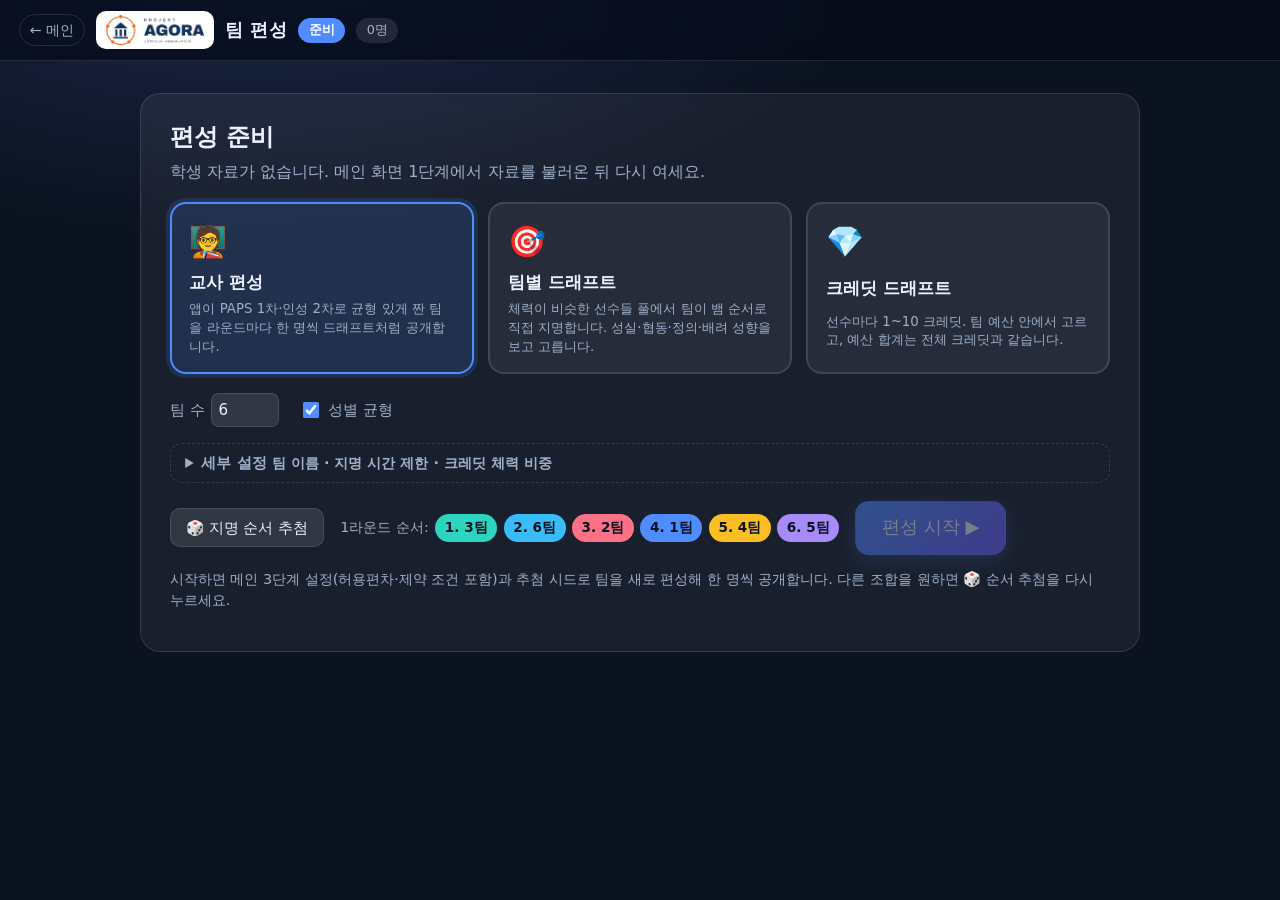
==== draft.html @ a7dab111 "검토 의견 반영: 체력 서열 비노출, 공정성 공식, 기본 허용편차, 대체 인원 표시 - 게시용 엑셀(팀 명단·팀별 명단)과 결과 팀 카드는 번호순, 교사 편성 공개 순서는   팀 " ====
<!DOCTYPE html>
<html lang="ko">
<head>
  <meta charset="UTF-8">
  <meta name="viewport" content="width=device-width, initial-scale=1.0">
  <meta name="theme-color" content="#0f172a">
  <title>팀 편성 — PAPS + 인성 AI 팀빌딩</title>
  <link rel="icon" type="image/png" href="assets/favicon-64.png">
  <link rel="stylesheet" href="css/draft.css?v=7">
</head>
<body class="draft">
  <header class="dbar">
    <div class="dbar-left">
      <a href="index.html" class="back" title="메인 화면으로">← 메인</a>
      <span class="logo-chip" title="프로젝트 아고라 · AI융합교육 교사연구회"><img src="assets/logo-full.png" alt="프로젝트 아고라"></span>
      <h1>팀 편성</h1>
      <span id="d-mode" class="pill"></span>
      <span id="d-class" class="pill soft"></span>
    </div>
    <div class="dbar-right" id="d-controls" hidden>
      <label class="switch" id="d-reveal-wrap" title="익명 드래프트 중 이름을 보여 줍니다 (교사용)" hidden><input type="checkbox" id="d-reveal"><span>이름 공개</span></label>
      <label class="switch" title="개인 점수(PAPS 총점·덕목 수치)를 화면에 표시합니다. 학생과 함께 볼 때는 끄는 것을 권장합니다."><input type="checkbox" id="d-detail"><span>상세 점수</span></label>
      <button id="d-auto" class="btn" type="button" title="현재 팀을 위해 균형에 맞는 선수를 자동으로 고릅니다">자동 지명</button>
      <button id="d-undo" class="btn ghost" type="button">되돌리기</button>
      <button id="d-restart" class="btn ghost danger" type="button">처음부터</button>
      <button id="d-finish" class="btn primary" type="button">완료 · 저장</button>
    </div>
  </header>

  <main id="d-main">
    <!-- 준비 화면 -->
    <section id="d-setup" class="setup">
      <div class="setup-card">
        <h2>편성 준비</h2>
        <p class="lead" id="d-setup-info"></p>
        <div class="mode-grid" id="d-mode-grid">
          <button class="mode-card" data-mode="auto" type="button">
            <span class="mode-icon">🧑‍🏫</span>
            <b>교사 편성</b>
            <small>앱이 PAPS 1차·인성 2차로 균형 있게 짠 팀을 라운드마다 한 명씩 드래프트처럼 공개합니다.</small>
          </button>
          <button class="mode-card" data-mode="pick" type="button">
            <span class="mode-icon">🎯</span>
            <b>팀별 드래프트</b>
            <small>체력이 비슷한 선수들 풀에서 팀이 뱀 순서로 직접 지명합니다. 성실·협동·정의·배려 성향을 보고 고릅니다.</small>
          </button>
          <button class="mode-card" data-mode="credit" type="button">
            <span class="mode-icon">💎</span>
            <b>크레딧 드래프트</b>
            <small>선수마다 1~10 크레딧. 팀 예산 안에서 고르고, 예산 합계는 전체 크레딧과 같습니다.</small>
          </button>
        </div>
        <div class="setup-row">
          <label>팀 수 <input type="number" id="d-teamCount" min="2" max="12" step="1"></label>
          <label class="check"><input type="checkbox" id="d-gender"> 성별 균형</label>
          <label class="check" id="d-anon-wrap" title="드래프트 중에는 이름·번호 대신 무작위 코드(선수 07)로 보이고, 완료 후 이름을 공개합니다"><input type="checkbox" id="d-anon"> 익명 드래프트</label>
        </div>
        <details class="adv-details" id="d-adv">
          <summary>세부 설정 <span class="hint">팀 이름 · 지명 시간 제한 · 크레딧 체력 비중</span></summary>
          <div class="setup-row">
            <label id="d-weight-wrap">크레딧 체력 비중 <input type="range" id="d-weight" min="0" max="1" step="0.1"> <b id="d-weight-val"></b></label>
            <label class="check"><input type="checkbox" id="d-timer"> 지명 시간 제한 <input type="number" id="d-timer-sec" min="10" max="180" step="5" value="30" style="width:4.5em"> 초</label>
          </div>
          <div class="names" id="d-names"></div>
        </details>
        <div class="setup-actions">
          <button id="d-lottery" class="btn" type="button">🎲 지명 순서 추첨</button>
          <div id="d-order" class="order"></div>
          <button id="d-start" class="btn primary big" type="button">편성 시작 ▶</button>
        </div>
        <p class="hint" id="d-setup-warn"></p>
      </div>
    </section>

    <!-- 진행 화면 -->
    <section id="d-stage" class="stage" hidden>
      <div class="stage-head">
        <div class="round" id="d-round"></div>
        <div class="now" id="d-now"></div>
        <div class="timer" id="d-timer-view" hidden><span id="d-timer-num"></span></div>
        <div class="progress"><i id="d-progress-bar"></i></div>
      </div>
      <div class="pool" id="d-pool"></div>
    </section>

    <section id="d-boards" class="boards" hidden></section>
  </main>

  <div id="d-toast" class="toast" hidden></div>
  <div id="d-confetti" class="confetti" hidden></div>

  <script src="js/questions.js?v=4"></script>
  <script src="js/paps_table.js?v=4"></script>
  <script src="js/scoring.js?v=4"></script>
  <script src="js/algorithm.js?v=5"></script>
  <script src="js/state.js?v=6"></script>
  <script src="js/draft_logic.js?v=5"></script>
  <script src="js/draft_ui.js?v=8"></script>
</body>
</html>
---- css/draft.css ----
/* ===== 팀 드래프트 화면 (발표용) ===== */
:root {
  --bg: #0b1220; --bg2: #111c33; --panel: rgba(255, 255, 255, .06); --panel2: rgba(255, 255, 255, .1);
  --ink: #eef2ff; --muted: #9fb0cc; --line: rgba(255, 255, 255, .12);
  --accent: #4f8cff; --accent2: #22d3ee; --gold: #fbbf24; --danger: #f87171; --ok: #34d399;
  --t1: #4f8cff; --t2: #fb7185; --t3: #2dd4bf; --t4: #fbbf24; --t5: #a78bfa; --t6: #38bdf8; --t7: #fb923c; --t8: #4ade80; --t9: #f472b6; --t10: #94a3b8; --t11: #2dd4bf; --t12: #c084fc;
}
* { box-sizing: border-box; }
html, body { height: 100%; }
body.draft {
  margin: 0; color: var(--ink); background: radial-gradient(1200px 600px at 20% -10%, #1e2a4d 0%, var(--bg) 55%), var(--bg);
  font-family: "Pretendard", "Noto Sans KR", "Apple SD Gothic Neo", "Malgun Gothic", system-ui, sans-serif; font-size: 16px; line-height: 1.45;
  overflow-x: hidden;
}
h1, h2, h3 { margin: 0; }
button, input { font: inherit; }
[hidden] { display: none !important; }
.hint { color: var(--muted); font-size: .9rem; }

/* ---- 상단바 ---- */
.dbar { display: flex; align-items: center; justify-content: space-between; gap: 1rem; padding: .7rem 1.2rem; background: rgba(5, 10, 25, .7); backdrop-filter: blur(10px); border-bottom: 1px solid var(--line); position: sticky; top: 0; z-index: 30; flex-wrap: wrap; }
.dbar-left { display: flex; align-items: center; gap: .7rem; flex-wrap: wrap; }
.dbar h1 { font-size: 1.15rem; letter-spacing: .02em; }
.logo-chip { display: inline-flex; align-items: center; background: #fff; border-radius: 10px; padding: .25rem .6rem; }
.logo-chip img { height: 30px; width: auto; display: block; }
.back { color: var(--muted); text-decoration: none; font-size: .9rem; padding: .3rem .6rem; border: 1px solid var(--line); border-radius: 999px; }
.back:hover { color: var(--ink); border-color: var(--muted); }
.pill { font-size: .8rem; padding: .2rem .65rem; border-radius: 999px; background: var(--accent); color: #fff; font-weight: 600; }
.pill.soft { background: var(--panel2); color: var(--muted); font-weight: 500; }
.dbar-right { display: flex; align-items: center; gap: .45rem; flex-wrap: wrap; }
.switch { display: inline-flex; align-items: center; gap: .4rem; font-size: .88rem; color: var(--muted); padding: .3rem .6rem; border: 1px solid var(--line); border-radius: 999px; cursor: pointer; }
.switch input { accent-color: var(--accent); }

.btn { cursor: pointer; border: 1px solid var(--line); background: var(--panel2); color: var(--ink); padding: .5rem .95rem; border-radius: 10px; font-size: .92rem; transition: transform .1s, background .15s, box-shadow .15s; }
.btn:hover { background: rgba(255, 255, 255, .16); transform: translateY(-1px); }
.btn:active { transform: translateY(0); }
.btn.primary { background: linear-gradient(135deg, var(--accent), #6d5dfc); border-color: transparent; box-shadow: 0 6px 18px rgba(79, 140, 255, .35); }
.btn.primary:hover { box-shadow: 0 8px 24px rgba(79, 140, 255, .5); }
.btn.ghost { background: transparent; }
.btn.danger { color: var(--danger); }
.btn.big { font-size: 1.15rem; padding: .8rem 1.6rem; border-radius: 14px; }
.btn:disabled { opacity: .45; cursor: not-allowed; transform: none; }

/* ---- 준비 화면 ---- */
.setup { display: flex; justify-content: center; padding: 2rem 1rem 4rem; }
.setup-card { width: min(1000px, 100%); background: var(--panel); border: 1px solid var(--line); border-radius: 20px; padding: 1.6rem 1.8rem; backdrop-filter: blur(6px); animation: rise .5s ease-out; }
.setup-card h2 { font-size: 1.5rem; margin-bottom: .3rem; }
.lead { color: var(--muted); margin: 0 0 1.2rem; }
.mode-grid { display: grid; grid-template-columns: repeat(auto-fit, minmax(240px, 1fr)); gap: .9rem; margin-bottom: 1.2rem; }
.mode-card { text-align: left; background: var(--panel); border: 2px solid var(--line); border-radius: 16px; padding: 1rem 1.1rem; color: var(--ink); cursor: pointer; display: grid; gap: .35rem; transition: border-color .15s, transform .15s, background .15s; }
.mode-card:hover { transform: translateY(-2px); background: var(--panel2); }
.mode-card.selected { border-color: var(--accent); background: rgba(79, 140, 255, .15); box-shadow: 0 0 0 4px rgba(79, 140, 255, .15); }
.mode-card .mode-icon { font-size: 1.9rem; }
.mode-card b { font-size: 1.08rem; }
.mode-card small { color: var(--muted); line-height: 1.4; }
.setup-row { display: flex; gap: 1.2rem; flex-wrap: wrap; align-items: center; margin-bottom: 1rem; color: var(--muted); font-size: .95rem; }
.setup-row label { display: inline-flex; align-items: center; gap: .4rem; }
.setup-row input[type=number] { width: 4.5em; padding: .3rem .4rem; border-radius: 8px; border: 1px solid var(--line); background: var(--panel2); color: var(--ink); }
.setup-row input[type=range] { accent-color: var(--accent); width: 120px; }
.setup-row input[type=checkbox] { accent-color: var(--accent); width: 1.05em; height: 1.05em; }
.adv-details { margin: 0 0 1.1rem; border: 1px dashed var(--line); border-radius: 12px; padding: .5rem .9rem; }
.adv-details summary { cursor: pointer; color: var(--muted); font-size: .95rem; font-weight: 600; }
.adv-details[open] summary { margin-bottom: .6rem; }
.names { display: grid; grid-template-columns: repeat(auto-fill, minmax(150px, 1fr)); gap: .5rem; margin-bottom: .4rem; }
.names label { display: flex; align-items: center; gap: .4rem; font-size: .85rem; color: var(--muted); }
.names i { width: .9em; height: .9em; border-radius: 50%; display: inline-block; flex: none; }
.names input { flex: 1; min-width: 0; padding: .35rem .5rem; border-radius: 8px; border: 1px solid var(--line); background: var(--panel2); color: var(--ink); }
.setup-actions { display: flex; align-items: center; gap: 1rem; flex-wrap: wrap; }
.order { display: flex; gap: .4rem; flex-wrap: wrap; min-height: 2rem; align-items: center; }
.order .chip { padding: .25rem .6rem; border-radius: 999px; font-weight: 700; color: #0b1220; font-size: .85rem; animation: popIn .35s ease-out backwards; }

/* ---- 진행 화면 ---- */
.stage { padding: 1rem 1.2rem .5rem; }
.stage-head { display: grid; grid-template-columns: auto 1fr auto; align-items: center; gap: 1rem; margin-bottom: .8rem; }
.round { font-size: .95rem; color: var(--muted); letter-spacing: .05em; text-transform: uppercase; }
.now { font-size: clamp(1.3rem, 2.6vw, 2.1rem); font-weight: 800; display: flex; align-items: center; gap: .6rem; }
.now .team-dot { width: 1em; height: 1em; border-radius: 50%; box-shadow: 0 0 0 6px rgba(255, 255, 255, .08); animation: pulse 1.4s infinite; }
.now .sub { font-size: .95rem; color: var(--muted); font-weight: 500; }
.timer { font-variant-numeric: tabular-nums; font-size: 1.6rem; font-weight: 800; padding: .2rem .8rem; border-radius: 12px; background: var(--panel2); }
.timer.warn { color: var(--danger); animation: pulse 1s infinite; }
.progress { grid-column: 1 / -1; height: 6px; border-radius: 999px; background: var(--panel2); overflow: hidden; }
.progress i { display: block; height: 100%; width: 0; background: linear-gradient(90deg, var(--accent), var(--accent2)); transition: width .4s ease; }

.pool { display: grid; grid-template-columns: repeat(auto-fill, minmax(190px, 1fr)); gap: .8rem; min-height: 120px; }
.pool .empty { grid-column: 1 / -1; color: var(--muted); text-align: center; padding: 1.5rem; }
.pool .reveal { grid-column: 1 / -1; display: flex; flex-direction: column; align-items: center; gap: .8rem; padding: 1rem; }
.reveal .next-card { min-width: 280px; }

.chips { grid-column: 1 / -1; display: flex; gap: .4rem; align-items: center; flex-wrap: wrap; margin-bottom: .2rem; }
.chip-btn { cursor: pointer; border: 1px solid var(--line); background: var(--panel2); color: var(--ink); padding: .35rem .8rem; border-radius: 999px; font-size: .9rem; font-weight: 700; transition: background .15s, transform .1s; }
.chip-btn:hover { background: rgba(255, 255, 255, .18); transform: translateY(-1px); }
.chip-btn.on { background: var(--gold); color: #0b1220; border-color: transparent; }
.chip-btn.none { opacity: .4; }
.card.dim { opacity: .3; filter: grayscale(.7); }
.card.dim:hover { opacity: .7; }

/* 선수 카드 */
.card {
  position: relative; background: linear-gradient(160deg, rgba(255, 255, 255, .12), rgba(255, 255, 255, .05)); border: 1px solid var(--line);
  border-radius: 16px; padding: .85rem .9rem .75rem; cursor: pointer; transition: transform .15s, box-shadow .15s, border-color .15s; animation: dealIn .4s ease-out backwards;
}
.card:hover { transform: translateY(-3px) scale(1.02); border-color: rgba(255, 255, 255, .35); box-shadow: 0 10px 30px rgba(0, 0, 0, .35); }
.card.disabled { opacity: .4; cursor: not-allowed; filter: grayscale(.6); }
.card.disabled:hover { transform: none; }
.card .top { display: flex; align-items: center; gap: .6rem; }
.avatar { width: 3rem; height: 3rem; display: grid; place-items: center; flex: none; }
.jersey { width: 100%; height: 100%; display: block; filter: drop-shadow(0 3px 6px rgba(0, 0, 0, .35)); }
.card:hover .jersey { transform: rotate(-4deg) scale(1.06); transition: transform .15s; }
.card .who { min-width: 0; }
.card .nm { font-weight: 800; font-size: 1.08rem; white-space: nowrap; overflow: hidden; text-overflow: ellipsis; }
.card .meta { font-size: .78rem; color: var(--muted); display: flex; gap: .4rem; align-items: center; flex-wrap: wrap; }
.card .g { padding: 0 .4rem; border-radius: 999px; font-size: .7rem; background: var(--panel2); }
.card .g.m { background: rgba(79, 140, 255, .25); color: #bcd3ff; }
.card .g.f { background: rgba(251, 113, 133, .25); color: #ffc1cc; }
.card .type { margin-top: .55rem; display: inline-flex; align-items: center; gap: .3rem; font-weight: 700; font-size: .9rem; padding: .15rem .55rem; border-radius: 999px; background: rgba(255, 255, 255, .1); }
.card .stars { color: var(--gold); letter-spacing: .05em; font-size: .9rem; }
.card .stars .off { color: rgba(255, 255, 255, .18); }
.vbars { display: grid; grid-template-columns: repeat(4, 1fr); gap: .35rem; margin-top: .6rem; }
.vbar { font-size: .68rem; color: var(--muted); text-align: center; }
.vbar i { display: block; height: 42px; border-radius: 6px; background: var(--panel2); position: relative; overflow: hidden; margin-bottom: .15rem; }
.vbar i b { position: absolute; left: 0; right: 0; bottom: 0; background: linear-gradient(180deg, var(--accent2), var(--accent)); border-radius: 6px; }
.vbar.best i b { background: linear-gradient(180deg, #fde68a, var(--gold)); }
.vbar.best { color: var(--gold); font-weight: 700; }
.card .cost { position: absolute; top: .6rem; right: .7rem; font-weight: 900; font-size: 1.05rem; color: var(--gold); display: flex; align-items: center; gap: .15rem; }
.card .cost small { font-size: .7rem; color: var(--muted); font-weight: 600; }
.card .num { margin-top: .4rem; font-size: .8rem; color: var(--muted); font-variant-numeric: tabular-nums; }
.card.forced { border-color: var(--danger); }
.card .why { position: absolute; left: .7rem; bottom: .5rem; font-size: .7rem; color: var(--danger); }

/* ---- 팀 보드 ---- */
.boards { display: grid; grid-template-columns: repeat(auto-fit, minmax(170px, 1fr)); gap: .7rem; padding: .5rem 1.2rem 2.5rem; }
.board { background: var(--panel); border: 1px solid var(--line); border-radius: 16px; overflow: hidden; display: flex; flex-direction: column; min-height: 180px; transition: box-shadow .25s, transform .25s; }
.board.active { box-shadow: 0 0 0 3px var(--team), 0 12px 36px rgba(0, 0, 0, .35); transform: translateY(-4px); }
.board-head { padding: .55rem .7rem; background: var(--team); color: #0b1220; display: flex; justify-content: space-between; align-items: center; gap: .4rem; }
.board-head b { font-size: 1rem; white-space: nowrap; overflow: hidden; text-overflow: ellipsis; }
.board-head .cnt { font-size: .78rem; font-weight: 700; opacity: .85; white-space: nowrap; }
.board.active .board-head b::after { content: ' ●'; animation: pulse 1.2s infinite; }
.budget { padding: .35rem .7rem .2rem; font-size: .78rem; color: var(--muted); }
.budget .bar { height: 6px; border-radius: 999px; background: var(--panel2); overflow: hidden; margin-top: .25rem; }
.budget .bar i { display: block; height: 100%; background: var(--gold); transition: width .4s ease; }
.members { list-style: none; margin: 0; padding: .45rem .55rem .6rem; display: flex; flex-direction: column; gap: .3rem; flex: 1; }
.member { display: flex; align-items: center; gap: .45rem; padding: .35rem .5rem; border-radius: 10px; background: rgba(255, 255, 255, .07); animation: popIn .45s cubic-bezier(.2, .9, .3, 1.3) backwards; font-size: .9rem; }
.member .mini { width: 1.75rem; height: 1.75rem; display: grid; place-items: center; flex: none; }
.member .mini .jersey { filter: drop-shadow(0 1px 2px rgba(0, 0, 0, .4)); }
.member .nm { font-weight: 700; white-space: nowrap; overflow: hidden; text-overflow: ellipsis; }
.member .tg { margin-left: auto; font-size: .78rem; color: var(--muted); white-space: nowrap; }
.member.slot { background: transparent; border: 1px dashed var(--line); color: rgba(255, 255, 255, .25); justify-content: center; font-size: .8rem; animation: none; }
.member.pinned { background: rgba(251, 191, 36, .12); border: 1px solid rgba(251, 191, 36, .35); }
.member .pin { font-size: .8rem; }
.member.new { animation: popIn .6s cubic-bezier(.2, .9, .3, 1.3); }
.board-foot { padding: .3rem .7rem .55rem; font-size: .75rem; color: var(--muted); display: flex; gap: .5rem; flex-wrap: wrap; }

/* 날아가는 카드 */
.fly { position: fixed; z-index: 50; pointer-events: none; border-radius: 16px; background: linear-gradient(160deg, #2a3a63, #1a2748); border: 1px solid rgba(255, 255, 255, .35); color: var(--ink); display: grid; place-items: center; font-weight: 800; box-shadow: 0 16px 40px rgba(0, 0, 0, .5); transition: transform .65s cubic-bezier(.2, .8, .2, 1), opacity .65s, width .65s, height .65s; }

/* ---- 완료 ---- */
.done-banner { grid-column: 1 / -1; text-align: center; padding: 1.5rem 1rem; background: linear-gradient(135deg, rgba(52, 211, 153, .18), rgba(79, 140, 255, .18)); border: 1px solid rgba(52, 211, 153, .4); border-radius: 16px; animation: rise .5s ease-out; }
.done-banner h2 { font-size: 1.6rem; margin-bottom: .4rem; }
.done-banner .stats { color: var(--muted); display: flex; gap: 1rem; justify-content: center; flex-wrap: wrap; font-size: .95rem; }
.done-banner .actions { margin-top: .8rem; display: flex; gap: .6rem; justify-content: center; flex-wrap: wrap; }

.toast { position: fixed; left: 50%; bottom: 1.4rem; transform: translateX(-50%); background: #fff; color: #0b1220; padding: .6rem 1.1rem; border-radius: 12px; font-weight: 600; z-index: 60; box-shadow: 0 10px 30px rgba(0, 0, 0, .4); max-width: 90vw; }
.toast.error { background: var(--danger); color: #fff; }

.confetti { position: fixed; inset: 0; pointer-events: none; z-index: 55; overflow: hidden; }
.confetti i { position: absolute; top: -10px; width: 10px; height: 16px; border-radius: 2px; animation: fall linear forwards; }

/* 익명 → 이름 공개 */
.member.unmask, .card.unmask .nm { animation: flipIn .7s cubic-bezier(.2, .8, .2, 1) both; }
.anon-badge { font-size: .72rem; padding: .1rem .45rem; border-radius: 999px; background: rgba(251, 191, 36, .18); color: var(--gold); font-weight: 700; margin-left: .3rem; }
@keyframes flipIn { from { opacity: 0; transform: rotateX(90deg); } 60% { transform: rotateX(-12deg); } to { opacity: 1; transform: none; } }

@keyframes dealIn { from { opacity: 0; transform: translateY(18px) scale(.96); } to { opacity: 1; transform: none; } }
@keyframes popIn { from { opacity: 0; transform: scale(.6); } to { opacity: 1; transform: scale(1); } }
@keyframes rise { from { opacity: 0; transform: translateY(14px); } to { opacity: 1; transform: none; } }
@keyframes pulse { 0%, 100% { opacity: 1; } 50% { opacity: .35; } }
@keyframes fall { to { transform: translateY(110vh) rotate(720deg); opacity: .2; } }

@media (max-width: 760px) {
  .logo-chip img { height: 22px; }
  .stage-head { grid-template-columns: 1fr; gap: .4rem; }
  .boards { grid-template-columns: repeat(2, 1fr); padding: .5rem .8rem 2rem; }
  .pool { grid-template-columns: repeat(auto-fill, minmax(150px, 1fr)); }
}
@media (min-width: 1400px) {
  .pool { grid-template-columns: repeat(auto-fill, minmax(210px, 1fr)); }
}
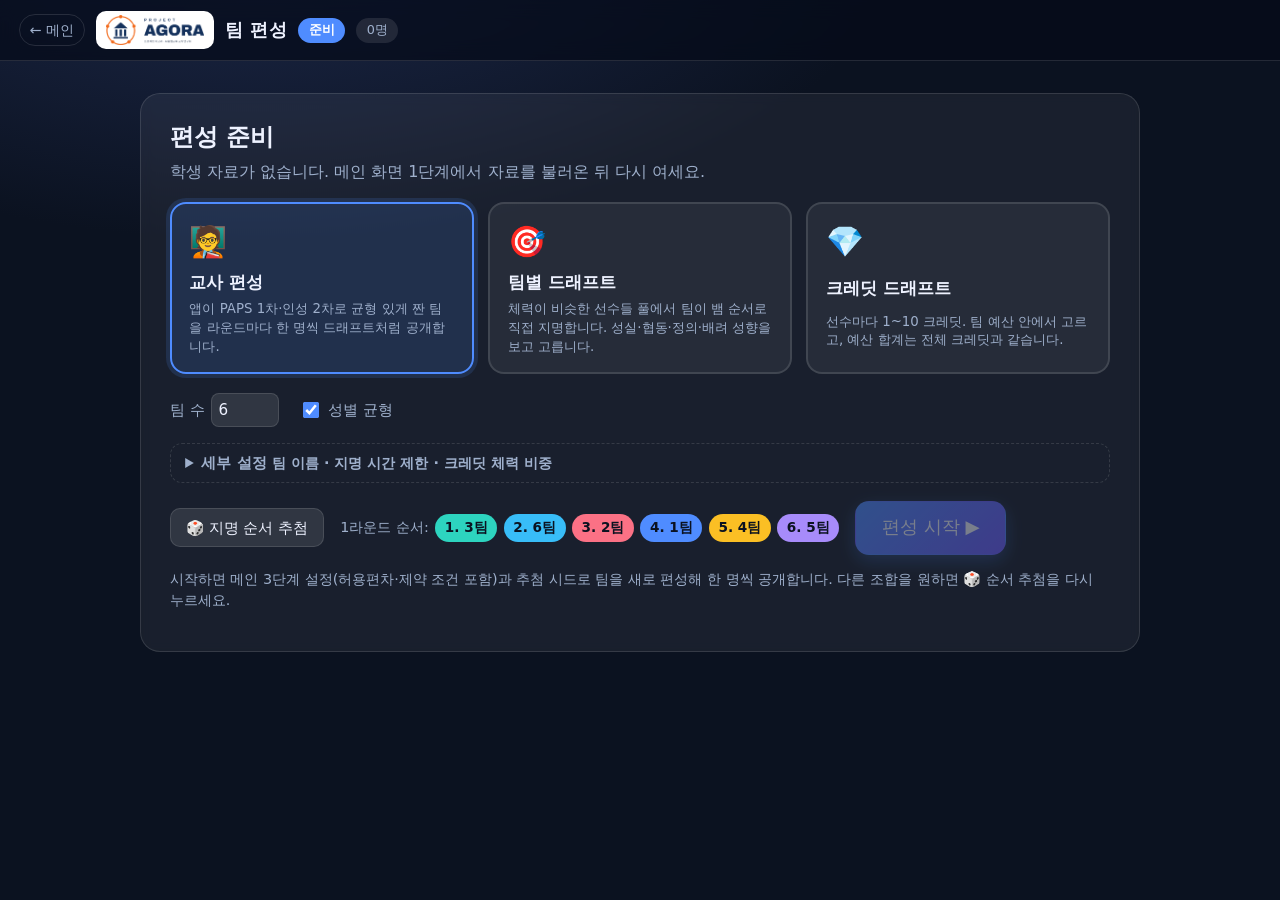
==== commit a2d15126: "사용 피드백 반영: 편성 화면 결과 번호순, 창 중복 해결, 누락 경고, 고정 학생 표시 - 편성 화면: 완료 후 팀 보드를 번호순으로 정렬 (진행 중에는 지명 순서 유지) - 결" ====
--- a/draft.html
+++ b/draft.html
@@ -6,7 +6,7 @@
   <meta name="theme-color" content="#0f172a">
   <title>팀 편성 — PAPS + 인성 AI 팀빌딩</title>
   <link rel="icon" type="image/png" href="assets/favicon-64.png">
-  <link rel="stylesheet" href="css/draft.css?v=7">
+  <link rel="stylesheet" href="css/draft.css?v=8">
 </head>
 <body class="draft">
   <header class="dbar">
@@ -33,6 +33,7 @@
       <div class="setup-card">
         <h2>편성 준비</h2>
         <p class="lead" id="d-setup-info"></p>
+        <p class="missing-warn" id="d-missing-warn" hidden></p>
         <div class="mode-grid" id="d-mode-grid">
           <button class="mode-card" data-mode="auto" type="button">
             <span class="mode-icon">🧑‍🏫</span>
@@ -95,6 +96,6 @@
   <script src="js/algorithm.js?v=5"></script>
   <script src="js/state.js?v=6"></script>
   <script src="js/draft_logic.js?v=5"></script>
-  <script src="js/draft_ui.js?v=8"></script>
+  <script src="js/draft_ui.js?v=9"></script>
 </body>
 </html>
--- a/css/draft.css
+++ b/css/draft.css
@@ -46,6 +46,7 @@
 .setup-card { width: min(1000px, 100%); background: var(--panel); border: 1px solid var(--line); border-radius: 20px; padding: 1.6rem 1.8rem; backdrop-filter: blur(6px); animation: rise .5s ease-out; }
 .setup-card h2 { font-size: 1.5rem; margin-bottom: .3rem; }
 .lead { color: var(--muted); margin: 0 0 1.2rem; }
+.missing-warn { margin: -.6rem 0 1.1rem; padding: .55rem .8rem; border-radius: 10px; background: rgba(251, 191, 36, .14); border: 1px solid rgba(251, 191, 36, .45); color: #fde68a; font-size: .92rem; }
 .mode-grid { display: grid; grid-template-columns: repeat(auto-fit, minmax(240px, 1fr)); gap: .9rem; margin-bottom: 1.2rem; }
 .mode-card { text-align: left; background: var(--panel); border: 2px solid var(--line); border-radius: 16px; padding: 1rem 1.1rem; color: var(--ink); cursor: pointer; display: grid; gap: .35rem; transition: border-color .15s, transform .15s, background .15s; }
 .mode-card:hover { transform: translateY(-2px); background: var(--panel2); }
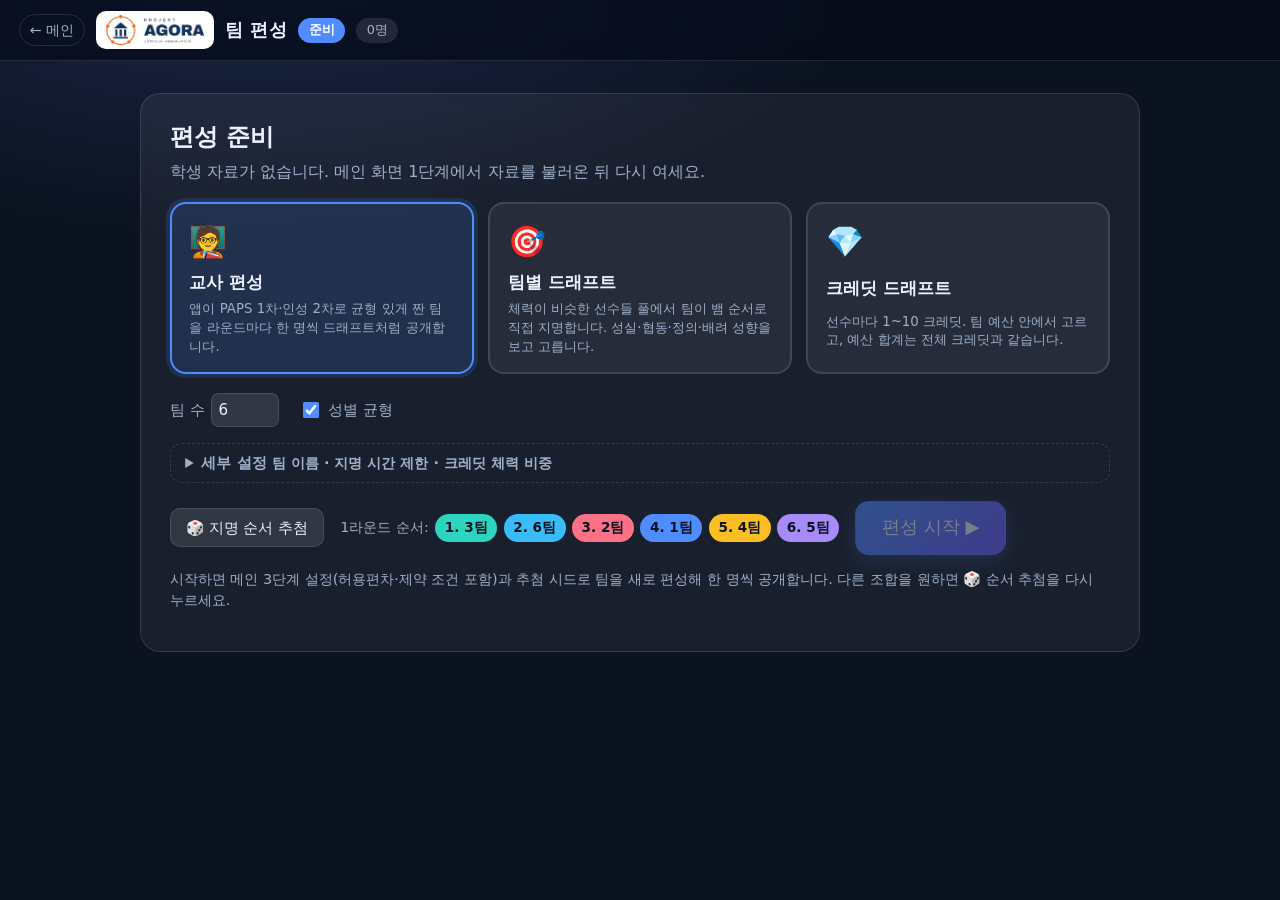
==== commit 7a9c5e97: "제작자 피드백 반영: 여러 반 자료 분리·학급 전환, 업로드 검증, 결석·역할 제외, 편성 검사·자동 배치·복원·메모 - 330명 → 33명 현상 원인: 학생을 번호만으로 합쳐 여" ====
--- a/draft.html
+++ b/draft.html
@@ -94,8 +94,8 @@
   <script src="js/paps_table.js?v=4"></script>
   <script src="js/scoring.js?v=4"></script>
   <script src="js/algorithm.js?v=5"></script>
-  <script src="js/state.js?v=6"></script>
+  <script src="js/state.js?v=7"></script>
   <script src="js/draft_logic.js?v=5"></script>
-  <script src="js/draft_ui.js?v=9"></script>
+  <script src="js/draft_ui.js?v=10"></script>
 </body>
 </html>
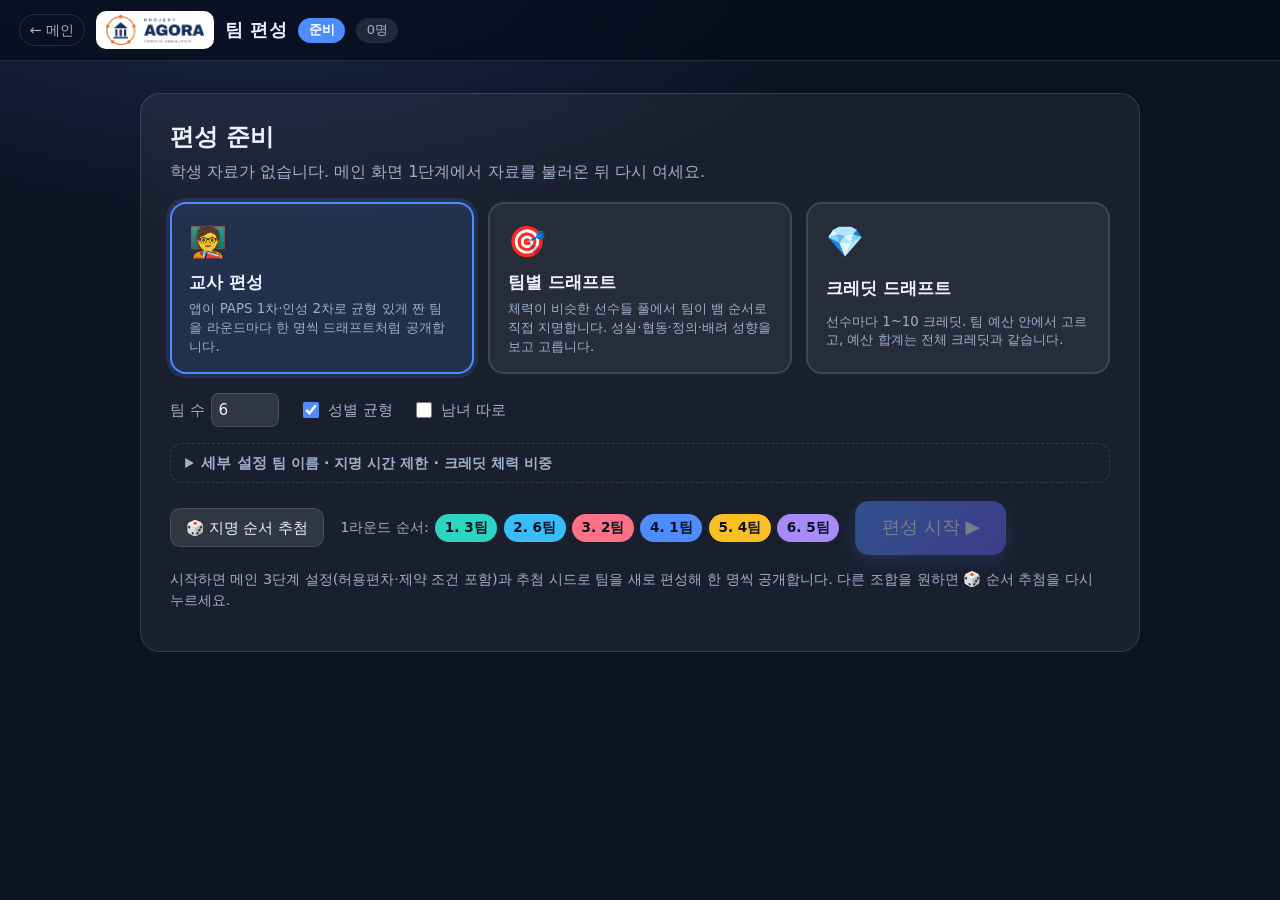
==== commit e136a495: "남녀 따로 편성 옵션: 남자 팀·여자 팀을 각각 구성 (세 가지 편성 방식 모두) - 3단계 "남녀 따로 편성" 체크 + 남자 팀 수·여자 팀 수. 남학생은 남자 팀,   여학생은" ====
--- a/draft.html
+++ b/draft.html
@@ -6,7 +6,7 @@
   <meta name="theme-color" content="#0f172a">
   <title>팀 편성 — PAPS + 인성 AI 팀빌딩</title>
   <link rel="icon" type="image/png" href="assets/favicon-64.png">
-  <link rel="stylesheet" href="css/draft.css?v=8">
+  <link rel="stylesheet" href="css/draft.css?v=9">
 </head>
 <body class="draft">
   <header class="dbar">
@@ -52,8 +52,13 @@
           </button>
         </div>
         <div class="setup-row">
-          <label>팀 수 <input type="number" id="d-teamCount" min="2" max="12" step="1"></label>
-          <label class="check"><input type="checkbox" id="d-gender"> 성별 균형</label>
+          <label id="d-teamCount-wrap">팀 수 <input type="number" id="d-teamCount" min="2" max="12" step="1"></label>
+          <label class="check" id="d-gender-wrap"><input type="checkbox" id="d-gender"> 성별 균형</label>
+          <label class="check" id="d-split-wrap" title="남학생은 남자 팀, 여학생은 여자 팀으로 따로 편성합니다. 팀 간 균형은 같은 성별 안에서 맞춥니다"><input type="checkbox" id="d-split"> 남녀 따로</label>
+          <span id="d-split-counts" class="split-counts" hidden>
+            <label>남자 팀 <input type="number" id="d-teamCountM" min="1" max="12" step="1"></label>
+            <label>여자 팀 <input type="number" id="d-teamCountF" min="1" max="12" step="1"></label>
+          </span>
           <label class="check" id="d-anon-wrap" title="드래프트 중에는 이름·번호 대신 무작위 코드(선수 07)로 보이고, 완료 후 이름을 공개합니다"><input type="checkbox" id="d-anon"> 익명 드래프트</label>
         </div>
         <details class="adv-details" id="d-adv">
@@ -93,9 +98,9 @@
   <script src="js/questions.js?v=4"></script>
   <script src="js/paps_table.js?v=4"></script>
   <script src="js/scoring.js?v=4"></script>
-  <script src="js/algorithm.js?v=5"></script>
+  <script src="js/algorithm.js?v=6"></script>
   <script src="js/state.js?v=7"></script>
-  <script src="js/draft_logic.js?v=5"></script>
-  <script src="js/draft_ui.js?v=10"></script>
+  <script src="js/draft_logic.js?v=6"></script>
+  <script src="js/draft_ui.js?v=11"></script>
 </body>
 </html>
--- a/css/draft.css
+++ b/css/draft.css
@@ -62,7 +62,10 @@
 .adv-details { margin: 0 0 1.1rem; border: 1px dashed var(--line); border-radius: 12px; padding: .5rem .9rem; }
 .adv-details summary { cursor: pointer; color: var(--muted); font-size: .95rem; font-weight: 600; }
 .adv-details[open] summary { margin-bottom: .6rem; }
+.split-counts { display: inline-flex; gap: .8rem; align-items: center; padding-left: .6rem; border-left: 1px solid var(--line); }
 .names { display: grid; grid-template-columns: repeat(auto-fill, minmax(150px, 1fr)); gap: .5rem; margin-bottom: .4rem; }
+.names .group-title, .boards .group-title { grid-column: 1 / -1; font-weight: 800; font-size: .95rem; color: var(--muted); margin-top: .3rem; letter-spacing: .02em; }
+.boards .group-title { margin-top: .6rem; padding-bottom: .1rem; border-bottom: 1px dashed var(--line); }
 .names label { display: flex; align-items: center; gap: .4rem; font-size: .85rem; color: var(--muted); }
 .names i { width: .9em; height: .9em; border-radius: 50%; display: inline-block; flex: none; }
 .names input { flex: 1; min-width: 0; padding: .35rem .5rem; border-radius: 8px; border: 1px solid var(--line); background: var(--panel2); color: var(--ink); }
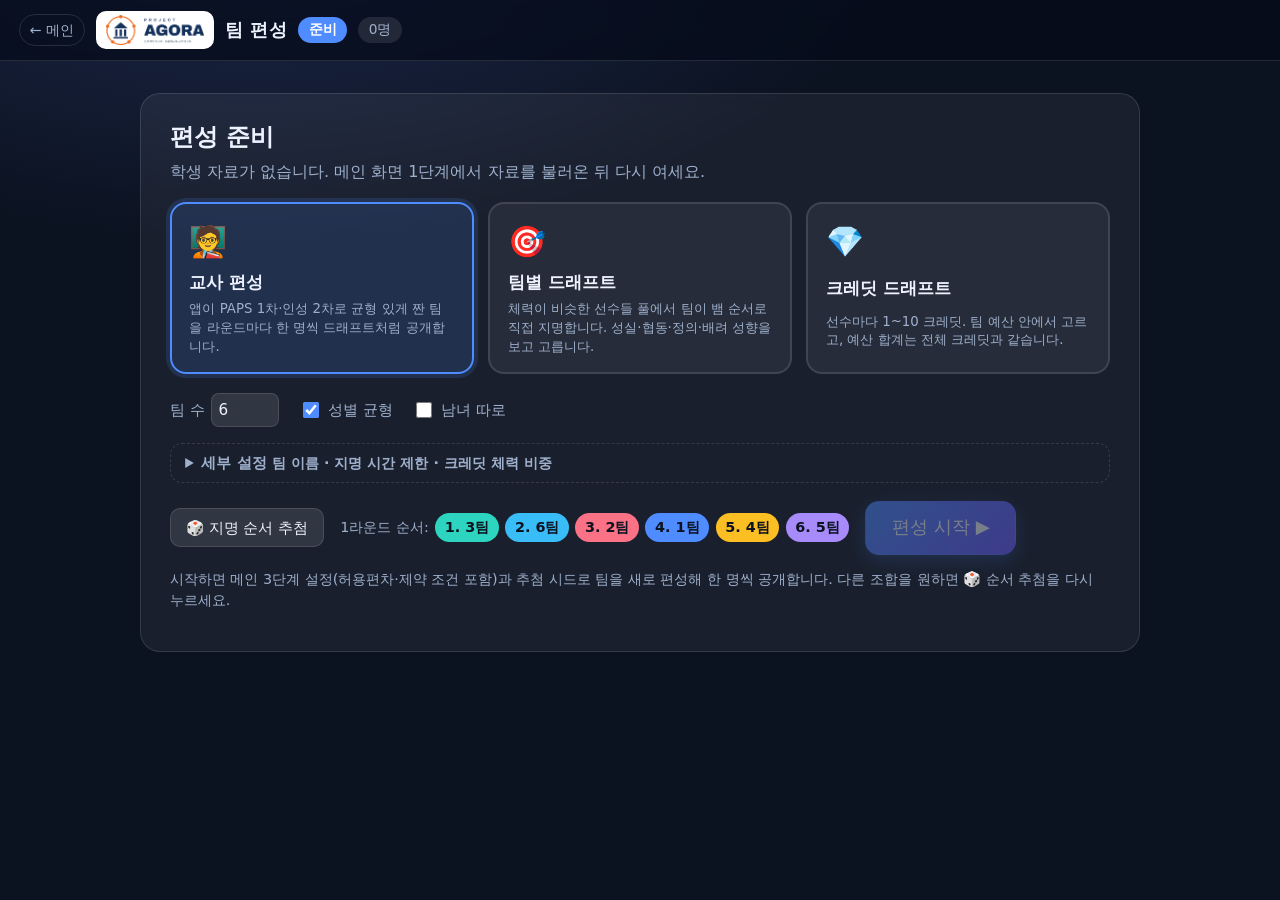
==== commit 427fa66f: "화면 배치·가독성 개선: 남녀 팀 묶음 나란히, 진행 중 보드 옆 배치, 화면 크기별 글자·줄 나눔 - 원인: 남녀 따로 편성에서 그룹 제목이 전체 폭을 차지해 보드 칸이 좁게 고" ====
--- a/draft.html
+++ b/draft.html
@@ -6,7 +6,7 @@
   <meta name="theme-color" content="#0f172a">
   <title>팀 편성 — PAPS + 인성 AI 팀빌딩</title>
   <link rel="icon" type="image/png" href="assets/favicon-64.png">
-  <link rel="stylesheet" href="css/draft.css?v=9">
+  <link rel="stylesheet" href="css/draft.css?v=18">
 </head>
 <body class="draft">
   <header class="dbar">
@@ -101,6 +101,6 @@
   <script src="js/algorithm.js?v=6"></script>
   <script src="js/state.js?v=7"></script>
   <script src="js/draft_logic.js?v=6"></script>
-  <script src="js/draft_ui.js?v=11"></script>
+  <script src="js/draft_ui.js?v=18"></script>
 </body>
 </html>
--- a/css/draft.css
+++ b/css/draft.css
@@ -25,10 +25,10 @@
 .logo-chip img { height: 30px; width: auto; display: block; }
 .back { color: var(--muted); text-decoration: none; font-size: .9rem; padding: .3rem .6rem; border: 1px solid var(--line); border-radius: 999px; }
 .back:hover { color: var(--ink); border-color: var(--muted); }
-.pill { font-size: .8rem; padding: .2rem .65rem; border-radius: 999px; background: var(--accent); color: #fff; font-weight: 600; }
+.pill { font-size: .86rem; padding: .2rem .65rem; border-radius: 999px; background: var(--accent); color: #fff; font-weight: 600; }
 .pill.soft { background: var(--panel2); color: var(--muted); font-weight: 500; }
 .dbar-right { display: flex; align-items: center; gap: .45rem; flex-wrap: wrap; }
-.switch { display: inline-flex; align-items: center; gap: .4rem; font-size: .88rem; color: var(--muted); padding: .3rem .6rem; border: 1px solid var(--line); border-radius: 999px; cursor: pointer; }
+.switch { display: inline-flex; align-items: center; gap: .4rem; font-size: .92rem; color: var(--muted); padding: .3rem .6rem; border: 1px solid var(--line); border-radius: 999px; cursor: pointer; }
 .switch input { accent-color: var(--accent); }
 
 .btn { cursor: pointer; border: 1px solid var(--line); background: var(--panel2); color: var(--ink); padding: .5rem .95rem; border-radius: 10px; font-size: .92rem; transition: transform .1s, background .15s, box-shadow .15s; }
@@ -64,14 +64,13 @@
 .adv-details[open] summary { margin-bottom: .6rem; }
 .split-counts { display: inline-flex; gap: .8rem; align-items: center; padding-left: .6rem; border-left: 1px solid var(--line); }
 .names { display: grid; grid-template-columns: repeat(auto-fill, minmax(150px, 1fr)); gap: .5rem; margin-bottom: .4rem; }
-.names .group-title, .boards .group-title { grid-column: 1 / -1; font-weight: 800; font-size: .95rem; color: var(--muted); margin-top: .3rem; letter-spacing: .02em; }
-.boards .group-title { margin-top: .6rem; padding-bottom: .1rem; border-bottom: 1px dashed var(--line); }
-.names label { display: flex; align-items: center; gap: .4rem; font-size: .85rem; color: var(--muted); }
+.names .group-title { grid-column: 1 / -1; font-weight: 800; font-size: .95rem; color: var(--muted); margin-top: .3rem; letter-spacing: .02em; }
+.names label { display: flex; align-items: center; gap: .4rem; font-size: .9rem; color: var(--muted); }
 .names i { width: .9em; height: .9em; border-radius: 50%; display: inline-block; flex: none; }
 .names input { flex: 1; min-width: 0; padding: .35rem .5rem; border-radius: 8px; border: 1px solid var(--line); background: var(--panel2); color: var(--ink); }
 .setup-actions { display: flex; align-items: center; gap: 1rem; flex-wrap: wrap; }
 .order { display: flex; gap: .4rem; flex-wrap: wrap; min-height: 2rem; align-items: center; }
-.order .chip { padding: .25rem .6rem; border-radius: 999px; font-weight: 700; color: #0b1220; font-size: .85rem; animation: popIn .35s ease-out backwards; }
+.order .chip { padding: .25rem .6rem; border-radius: 999px; font-weight: 700; color: #0b1220; font-size: .9rem; animation: popIn .35s ease-out backwards; }
 
 /* ---- 진행 화면 ---- */
 .stage { padding: 1rem 1.2rem .5rem; }
@@ -112,56 +111,70 @@
 .card:hover .jersey { transform: rotate(-4deg) scale(1.06); transition: transform .15s; }
 .card .who { min-width: 0; }
 .card .nm { font-weight: 800; font-size: 1.08rem; white-space: nowrap; overflow: hidden; text-overflow: ellipsis; }
-.card .meta { font-size: .78rem; color: var(--muted); display: flex; gap: .4rem; align-items: center; flex-wrap: wrap; }
-.card .g { padding: 0 .4rem; border-radius: 999px; font-size: .7rem; background: var(--panel2); }
+.card .meta { font-size: .82rem; color: var(--muted); display: flex; gap: .4rem; align-items: center; flex-wrap: wrap; }
+.card .g { padding: 0 .4rem; border-radius: 999px; font-size: .78rem; background: var(--panel2); }
 .card .g.m { background: rgba(79, 140, 255, .25); color: #bcd3ff; }
 .card .g.f { background: rgba(251, 113, 133, .25); color: #ffc1cc; }
 .card .type { margin-top: .55rem; display: inline-flex; align-items: center; gap: .3rem; font-weight: 700; font-size: .9rem; padding: .15rem .55rem; border-radius: 999px; background: rgba(255, 255, 255, .1); }
 .card .stars { color: var(--gold); letter-spacing: .05em; font-size: .9rem; }
 .card .stars .off { color: rgba(255, 255, 255, .18); }
 .vbars { display: grid; grid-template-columns: repeat(4, 1fr); gap: .35rem; margin-top: .6rem; }
-.vbar { font-size: .68rem; color: var(--muted); text-align: center; }
+.vbar { font-size: .78rem; color: var(--muted); text-align: center; }
 .vbar i { display: block; height: 42px; border-radius: 6px; background: var(--panel2); position: relative; overflow: hidden; margin-bottom: .15rem; }
 .vbar i b { position: absolute; left: 0; right: 0; bottom: 0; background: linear-gradient(180deg, var(--accent2), var(--accent)); border-radius: 6px; }
 .vbar.best i b { background: linear-gradient(180deg, #fde68a, var(--gold)); }
 .vbar.best { color: var(--gold); font-weight: 700; }
 .card .cost { position: absolute; top: .6rem; right: .7rem; font-weight: 900; font-size: 1.05rem; color: var(--gold); display: flex; align-items: center; gap: .15rem; }
-.card .cost small { font-size: .7rem; color: var(--muted); font-weight: 600; }
-.card .num { margin-top: .4rem; font-size: .8rem; color: var(--muted); font-variant-numeric: tabular-nums; }
+.card .cost small { font-size: .76rem; color: var(--muted); font-weight: 600; }
+.card .num { margin-top: .4rem; font-size: .84rem; color: var(--muted); font-variant-numeric: tabular-nums; }
 .card.forced { border-color: var(--danger); }
-.card .why { position: absolute; left: .7rem; bottom: .5rem; font-size: .7rem; color: var(--danger); }
-
-/* ---- 팀 보드 ---- */
-.boards { display: grid; grid-template-columns: repeat(auto-fit, minmax(170px, 1fr)); gap: .7rem; padding: .5rem 1.2rem 2.5rem; }
-.board { background: var(--panel); border: 1px solid var(--line); border-radius: 16px; overflow: hidden; display: flex; flex-direction: column; min-height: 180px; transition: box-shadow .25s, transform .25s; }
+.card .why { position: absolute; left: .7rem; bottom: .5rem; font-size: .78rem; color: var(--danger); }
+
+/* ---- 팀 보드 ----
+ * 한 줄의 보드 수(--cols, 그룹은 --gcols)는 draft_ui.js 가 실제 폭을 재서 정하고(줄마다 고르게), 글자는 보드 폭(cqw)과 화면 높이(vh)에 맞춰 커진다.
+ * 남녀 따로 편성은 남자 팀 묶음·여자 팀 묶음을 나란히 두고, 폭이 모자라면(stack-groups) 위아래로 쌓는다. */
+.boards { --wf: 9; --chrome: 7.2rem; display: grid; grid-template-columns: repeat(var(--cols, 4), minmax(0, 1fr)); gap: .8rem; padding: .5rem 1.2rem 2.5rem; align-items: start; }
+.boards.credit { --wf: 7.6; }   /* 크레딧 표시(💎)만큼 이름 줄이 길어짐 */
+.boards.split { display: flex; flex-wrap: nowrap; gap: .9rem 1.6rem; align-items: flex-start; }
+.boards.split.stack-groups { flex-wrap: wrap; }
+.board-group { min-width: 0; }
+.board-row { display: grid; grid-template-columns: repeat(var(--gcols, 2), minmax(0, 1fr)); gap: .8rem; align-items: start; }
+.boards .group-title { display: flex; align-items: baseline; gap: .6rem; font-weight: 800; font-size: 1.15rem; color: var(--ink); margin: .2rem 0 .55rem; padding-bottom: .3rem; border-bottom: 2px solid var(--line); letter-spacing: .02em; }
+.boards .group-title .sub { font-size: .85rem; font-weight: 600; color: var(--muted); }
+.board { container-type: inline-size; background: var(--panel); border: 1px solid var(--line); border-radius: 16px; overflow: hidden; display: flex; flex-direction: column; min-height: 180px; transition: box-shadow .25s, transform .25s; }
 .board.active { box-shadow: 0 0 0 3px var(--team), 0 12px 36px rgba(0, 0, 0, .35); transform: translateY(-4px); }
-.board-head { padding: .55rem .7rem; background: var(--team); color: #0b1220; display: flex; justify-content: space-between; align-items: center; gap: .4rem; }
-.board-head b { font-size: 1rem; white-space: nowrap; overflow: hidden; text-overflow: ellipsis; }
-.board-head .cnt { font-size: .78rem; font-weight: 700; opacity: .85; white-space: nowrap; }
+.board-head { padding: .55rem .8rem; background: var(--team); color: #0b1220; display: flex; justify-content: space-between; align-items: center; gap: .4rem; }
+.board-head b { font-size: 1.05rem; font-size: clamp(1.05rem, 6.2cqw, 1.5rem); white-space: nowrap; overflow: hidden; text-overflow: ellipsis; }
+.board-head .cnt { font-size: .82rem; font-size: clamp(.82rem, 4.2cqw, 1.05rem); font-weight: 700; opacity: .85; white-space: nowrap; }
 .board.active .board-head b::after { content: ' ●'; animation: pulse 1.2s infinite; }
-.budget { padding: .35rem .7rem .2rem; font-size: .78rem; color: var(--muted); }
+.budget { padding: .35rem .8rem .2rem; font-size: .82rem; font-size: clamp(.82rem, 4cqw, 1rem); color: var(--muted); }
 .budget .bar { height: 6px; border-radius: 999px; background: var(--panel2); overflow: hidden; margin-top: .25rem; }
 .budget .bar i { display: block; height: 100%; background: var(--gold); transition: width .4s ease; }
-.members { list-style: none; margin: 0; padding: .45rem .55rem .6rem; display: flex; flex-direction: column; gap: .3rem; flex: 1; }
-.member { display: flex; align-items: center; gap: .45rem; padding: .35rem .5rem; border-radius: 10px; background: rgba(255, 255, 255, .07); animation: popIn .45s cubic-bezier(.2, .9, .3, 1.3) backwards; font-size: .9rem; }
-.member .mini { width: 1.75rem; height: 1.75rem; display: grid; place-items: center; flex: none; }
+.members { list-style: none; margin: 0; padding: .5rem .6rem .6rem; display: flex; flex-direction: column; gap: .32rem; flex: 1; }
+.member { display: flex; align-items: center; gap: .5em; padding: .36em .55em; min-height: 2.62em; border-radius: 10px; background: rgba(255, 255, 255, .07); animation: popIn .45s cubic-bezier(.2, .9, .3, 1.3) backwards; font-size: .95rem; font-size: clamp(.85rem, min(calc(var(--wf) * 1cqw), max(1rem, 2.35vh)), 1.6rem); }
+.member .mini { width: 1.9em; height: 1.9em; display: grid; place-items: center; flex: none; }
 .member .mini .jersey { filter: drop-shadow(0 1px 2px rgba(0, 0, 0, .4)); }
 .member .nm { font-weight: 700; white-space: nowrap; overflow: hidden; text-overflow: ellipsis; }
-.member .tg { margin-left: auto; font-size: .78rem; color: var(--muted); white-space: nowrap; }
-.member.slot { background: transparent; border: 1px dashed var(--line); color: rgba(255, 255, 255, .25); justify-content: center; font-size: .8rem; animation: none; }
+.member .tg { margin-left: auto; font-size: .9em; color: var(--muted); white-space: nowrap; }
+.member.slot { background: transparent; border: 1px dashed var(--line); color: rgba(255, 255, 255, .28); justify-content: center; font-weight: 400; animation: none; }
 .member.pinned { background: rgba(251, 191, 36, .12); border: 1px solid rgba(251, 191, 36, .35); }
-.member .pin { font-size: .8rem; }
+.member .pin { font-size: .85em; }
 .member.new { animation: popIn .6s cubic-bezier(.2, .9, .3, 1.3); }
-.board-foot { padding: .3rem .7rem .55rem; font-size: .75rem; color: var(--muted); display: flex; gap: .5rem; flex-wrap: wrap; }
+.board-foot { padding: .3rem .8rem .55rem; font-size: .8rem; font-size: clamp(.8rem, 3.9cqw, 1rem); color: var(--muted); display: flex; gap: .3rem .7rem; flex-wrap: wrap; }
 
 /* 날아가는 카드 */
 .fly { position: fixed; z-index: 50; pointer-events: none; border-radius: 16px; background: linear-gradient(160deg, #2a3a63, #1a2748); border: 1px solid rgba(255, 255, 255, .35); color: var(--ink); display: grid; place-items: center; font-weight: 800; box-shadow: 0 16px 40px rgba(0, 0, 0, .5); transition: transform .65s cubic-bezier(.2, .8, .2, 1), opacity .65s, width .65s, height .65s; }
 
 /* ---- 완료 ---- */
-.done-banner { grid-column: 1 / -1; text-align: center; padding: 1.5rem 1rem; background: linear-gradient(135deg, rgba(52, 211, 153, .18), rgba(79, 140, 255, .18)); border: 1px solid rgba(52, 211, 153, .4); border-radius: 16px; animation: rise .5s ease-out; }
-.done-banner h2 { font-size: 1.6rem; margin-bottom: .4rem; }
-.done-banner .stats { color: var(--muted); display: flex; gap: 1rem; justify-content: center; flex-wrap: wrap; font-size: .95rem; }
-.done-banner .actions { margin-top: .8rem; display: flex; gap: .6rem; justify-content: center; flex-wrap: wrap; }
+/* 완료 배너는 한 줄로 낮게 — 아래 팀 보드가 한 화면에 다 보이도록 */
+.done-banner { grid-column: 1 / -1; display: flex; flex-wrap: wrap; align-items: center; justify-content: center; gap: .5rem 1.6rem; text-align: center; padding: .9rem 1.2rem; background: linear-gradient(135deg, rgba(52, 211, 153, .18), rgba(79, 140, 255, .18)); border: 1px solid rgba(52, 211, 153, .4); border-radius: 16px; animation: rise .5s ease-out; }
+.done-banner h2 { font-size: 1.5rem; white-space: nowrap; }
+.done-banner .stats { color: var(--ink); opacity: .85; display: flex; gap: .2rem 1rem; justify-content: center; flex-wrap: wrap; font-size: 1rem; }
+.done-banner .actions { display: flex; gap: .6rem; justify-content: center; flex-wrap: wrap; }
+.done-banner .actions .btn.big { font-size: 1.05rem; padding: .6rem 1.2rem; }
+/* 완료 후: 가장 인원이 많은 팀(--rows)과 보드 줄 수(--stack)가 화면 높이 안에 들어오도록 글자 크기를 맞춤.
+   들어올 수 없으면(작은 화면·팀이 많음) 읽기 좋은 크기(1.05rem)를 지키고 스크롤 */
+.boards.done .member { font-size: clamp(.85rem, min(calc(var(--wf) * 1cqw), max(1.05rem, calc(((100vh - 19rem) / var(--stack, 1) - var(--chrome) - var(--rows, 7) * .32rem) / (var(--rows, 7) * 2.62)))), 1.6rem); }
 
 .toast { position: fixed; left: 50%; bottom: 1.4rem; transform: translateX(-50%); background: #fff; color: #0b1220; padding: .6rem 1.1rem; border-radius: 12px; font-weight: 600; z-index: 60; box-shadow: 0 10px 30px rgba(0, 0, 0, .4); max-width: 90vw; }
 .toast.error { background: var(--danger); color: #fff; }
@@ -171,7 +184,7 @@
 
 /* 익명 → 이름 공개 */
 .member.unmask, .card.unmask .nm { animation: flipIn .7s cubic-bezier(.2, .8, .2, 1) both; }
-.anon-badge { font-size: .72rem; padding: .1rem .45rem; border-radius: 999px; background: rgba(251, 191, 36, .18); color: var(--gold); font-weight: 700; margin-left: .3rem; }
+.anon-badge { font-size: .78rem; padding: .1rem .45rem; border-radius: 999px; background: rgba(251, 191, 36, .18); color: var(--gold); font-weight: 700; margin-left: .3rem; }
 @keyframes flipIn { from { opacity: 0; transform: rotateX(90deg); } 60% { transform: rotateX(-12deg); } to { opacity: 1; transform: none; } }
 
 @keyframes dealIn { from { opacity: 0; transform: translateY(18px) scale(.96); } to { opacity: 1; transform: none; } }
@@ -182,10 +195,35 @@
 
 @media (max-width: 760px) {
   .logo-chip img { height: 22px; }
+  /* 휴대폰: 상단바가 여러 줄로 접히므로 화면에 고정하지 않고 낮게 */
+  .dbar { position: static; padding: .5rem .8rem; gap: .5rem; }
+  .dbar-right { gap: .35rem; }
+  .dbar-right .btn { padding: .4rem .7rem; font-size: .9rem; }
+  .done-banner h2 { white-space: normal; }
   .stage-head { grid-template-columns: 1fr; gap: .4rem; }
-  .boards { grid-template-columns: repeat(2, 1fr); padding: .5rem .8rem 2rem; }
+  .boards { padding: .5rem .8rem 2rem; gap: .6rem; }
+  .board-row { gap: .6rem; }
   .pool { grid-template-columns: repeat(auto-fill, minmax(150px, 1fr)); }
 }
 @media (min-width: 1400px) {
   .pool { grid-template-columns: repeat(auto-fill, minmax(210px, 1fr)); }
 }
+/* ---- 넓은 화면(교실 TV·프로젝터 FHD)에서 진행 중: 왼쪽 선수 카드 / 오른쪽 팀 보드 ----
+ * 보드는 오른쪽에 붙어 스크롤해도 따라오고, 팀 수·인원에 맞춰 화면 높이 안에 들어오도록 글자 크기를 정한다. */
+@media (min-width: 1200px) and (min-height: 600px) {
+  #d-main.side { display: grid; grid-template-columns: minmax(0, 1fr) clamp(540px, 45vw, 920px); align-items: start; }
+  /* 교사 편성·팀별 드래프트는 카드가 적으므로 보드 쪽을 더 넓게 */
+  #d-main.side.wide-boards { grid-template-columns: minmax(340px, 1fr) minmax(0, 61vw); }
+  #d-main.side .stage { grid-column: 1; grid-row: 1; padding-right: .4rem; min-width: 0; }
+  #d-main.side .stage-head { grid-template-columns: 1fr auto; }
+  #d-main.side .stage-head .round { grid-column: 1 / -1; }
+  #d-main.side .now { flex-wrap: wrap; }
+  #d-main.side .boards { grid-column: 2; grid-row: 1; position: sticky; top: 3.7rem; max-height: calc(100vh - 3.9rem); overflow-y: auto; padding: 1rem 1.2rem 1.2rem .8rem; gap: .7rem; }
+  #d-main.side .boards.split { gap: .7rem 1.1rem; }
+  #d-main.side .board-row { gap: .7rem; }
+  #d-main.side .boards .group-title { font-size: 1.05rem; margin: 0 0 .4rem; }
+  #d-main.side .board { min-height: 0; }
+  #d-main.side .board-foot { padding-bottom: .4rem; }
+  #d-main.side .member { font-size: clamp(.85rem, min(calc(var(--wf) * 1cqw), calc(((100vh - 6.5rem) / var(--stack, 1) - var(--chrome) - var(--rows, 7) * .32rem) / (var(--rows, 7) * 2.62))), 1.5rem); }
+  #d-main.side .pool { grid-template-columns: repeat(auto-fill, minmax(190px, 1fr)); }
+}
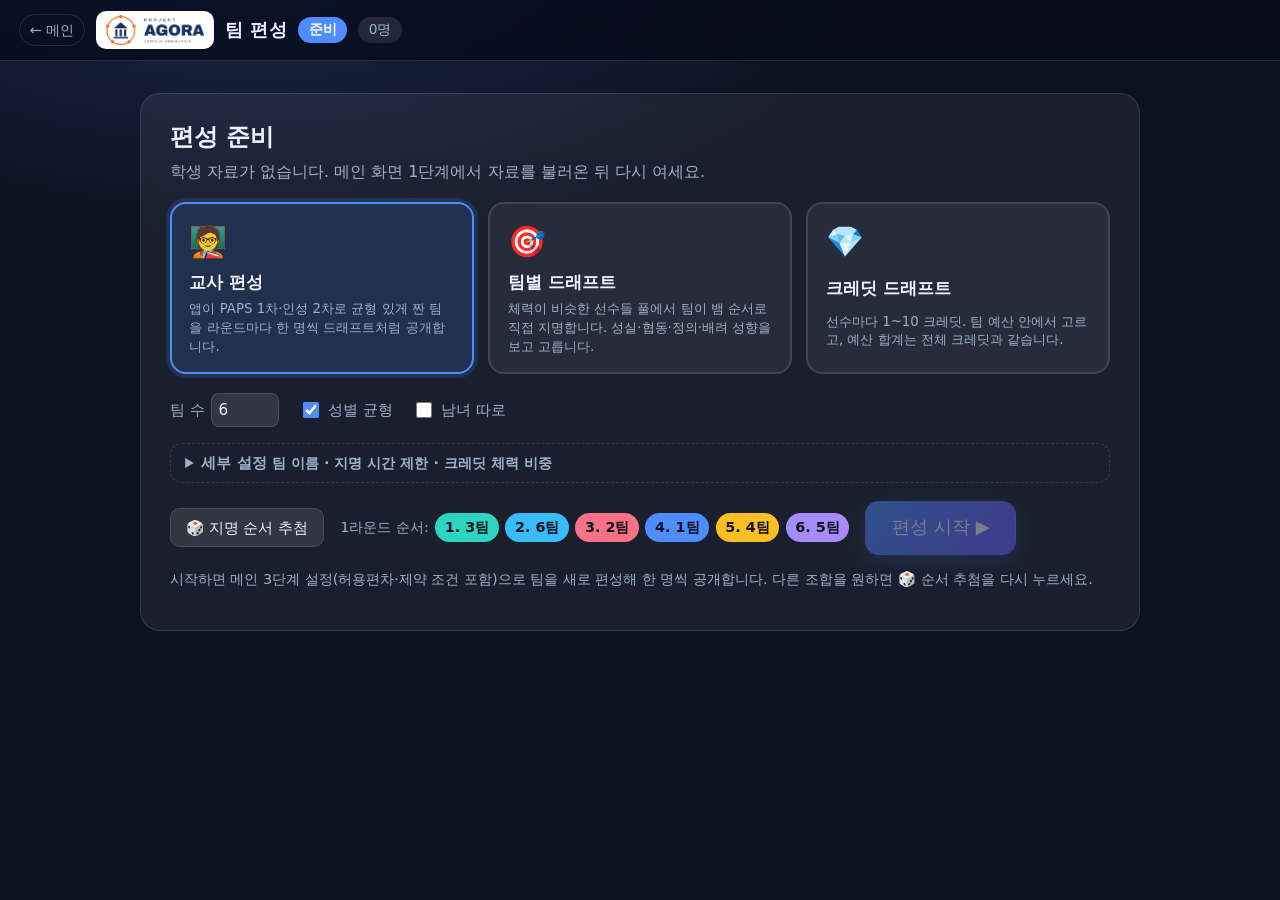
==== commit 784547d2: "인쇄 미리보기 도입(엑셀 대신), 드래프트 주장 지정, 새로운 조합 편성, PAPS 총점 수정, 학급 순서 변경 인쇄하기 (5단계) - 엑셀 내보내기 대신 인쇄 미리보기를 연다: " ====
--- a/draft.html
+++ b/draft.html
@@ -6,7 +6,7 @@
   <meta name="theme-color" content="#0f172a">
   <title>팀 편성 — PAPS + 인성 AI 팀빌딩</title>
   <link rel="icon" type="image/png" href="assets/favicon-64.png">
-  <link rel="stylesheet" href="css/draft.css?v=18">
+  <link rel="stylesheet" href="css/draft.css?v=19">
 </head>
 <body class="draft">
   <header class="dbar">
@@ -60,6 +60,17 @@
             <label>여자 팀 <input type="number" id="d-teamCountF" min="1" max="12" step="1"></label>
           </span>
           <label class="check" id="d-anon-wrap" title="드래프트 중에는 이름·번호 대신 무작위 코드(선수 07)로 보이고, 완료 후 이름을 공개합니다"><input type="checkbox" id="d-anon"> 익명 드래프트</label>
+          <label class="check" id="d-mix-wrap" title="지난 편성에서 같은 팀이었던 학생들이 되도록 다시 만나지 않게 짭니다. 팀 평균은 비슷하게 유지되지만 균형 수치가 조금 낮아질 수 있습니다" hidden><input type="checkbox" id="d-mix"> 🔀 새로운 조합 <span class="hint">지난 편성과 덜 겹치게</span></label>
+        </div>
+        <!-- 팀 주장 지정 (팀별·크레딧 드래프트) -->
+        <div class="captains" id="d-captains-wrap" hidden>
+          <div class="cap-head">
+            <b>👑 팀 주장 지정</b>
+            <span class="hint" id="d-cap-info"></span>
+            <button id="d-cap-clear" class="btn ghost small" type="button">모두 비우기</button>
+          </div>
+          <p class="hint">팀마다 주장을 1명씩 정하면 그 학생이 팀에 먼저 들어가고, 자기 팀 차례에 선수 카드를 고르는 사람이 됩니다. 주장은 익명 드래프트에서도 이름이 보입니다. 비워 둔 팀은 주장 없이 진행합니다.</p>
+          <div class="cap-grid" id="d-captains"></div>
         </div>
         <details class="adv-details" id="d-adv">
           <summary>세부 설정 <span class="hint">팀 이름 · 지명 시간 제한 · 크레딧 체력 비중</span></summary>
@@ -97,10 +108,10 @@
 
   <script src="js/questions.js?v=4"></script>
   <script src="js/paps_table.js?v=4"></script>
-  <script src="js/scoring.js?v=4"></script>
-  <script src="js/algorithm.js?v=6"></script>
-  <script src="js/state.js?v=7"></script>
-  <script src="js/draft_logic.js?v=6"></script>
-  <script src="js/draft_ui.js?v=18"></script>
+  <script src="js/scoring.js?v=5"></script>
+  <script src="js/algorithm.js?v=7"></script>
+  <script src="js/state.js?v=8"></script>
+  <script src="js/draft_logic.js?v=7"></script>
+  <script src="js/draft_ui.js?v=19"></script>
 </body>
 </html>
--- a/css/draft.css
+++ b/css/draft.css
@@ -68,6 +68,22 @@
 .names label { display: flex; align-items: center; gap: .4rem; font-size: .9rem; color: var(--muted); }
 .names i { width: .9em; height: .9em; border-radius: 50%; display: inline-block; flex: none; }
 .names input { flex: 1; min-width: 0; padding: .35rem .5rem; border-radius: 8px; border: 1px solid var(--line); background: var(--panel2); color: var(--ink); }
+/* 팀 주장 지정 */
+.captains { margin: 0 0 1.1rem; border: 1px solid rgba(251, 191, 36, .4); background: rgba(251, 191, 36, .07); border-radius: 12px; padding: .7rem .9rem .8rem; }
+.captains .cap-head { display: flex; align-items: center; gap: .6rem; flex-wrap: wrap; }
+.captains .cap-head b { font-size: 1.05rem; }
+.captains .cap-head .btn { margin-left: auto; padding: .25rem .6rem; font-size: .85rem; }
+.captains p.hint { margin: .3rem 0 .6rem; color: var(--muted); font-size: .88rem; line-height: 1.45; }
+.captains .hint { color: var(--muted); font-size: .88rem; }
+.cap-grid { display: grid; grid-template-columns: repeat(auto-fill, minmax(230px, 1fr)); gap: .5rem; }
+.cap-grid .group-title { grid-column: 1 / -1; font-weight: 800; font-size: .95rem; color: var(--muted); margin-top: .2rem; }
+.cap-grid label { display: flex; align-items: center; gap: .45rem; font-size: .92rem; color: var(--ink); min-width: 0; }
+.cap-grid i { width: .9em; height: .9em; border-radius: 50%; display: inline-block; flex: none; }
+.cap-grid .tn { flex: none; max-width: 6.5em; font-weight: 700; white-space: nowrap; overflow: hidden; text-overflow: ellipsis; }
+.cap-grid select { flex: 1; min-width: 0; padding: .38rem .45rem; border-radius: 8px; border: 1px solid var(--line); background: #1e293b; color: var(--ink); font: inherit; font-size: .92rem; }
+.cap-grid select option { background: #1e293b; color: #f1f5f9; }
+.cap-grid label.set select { border-color: var(--gold); box-shadow: 0 0 0 2px rgba(251, 191, 36, .18); }
+.setup-row .hint { font-size: .85rem; opacity: .8; }
 .setup-actions { display: flex; align-items: center; gap: 1rem; flex-wrap: wrap; }
 .order { display: flex; gap: .4rem; flex-wrap: wrap; min-height: 2rem; align-items: center; }
 .order .chip { padding: .25rem .6rem; border-radius: 999px; font-weight: 700; color: #0b1220; font-size: .9rem; animation: popIn .35s ease-out backwards; }
@@ -79,6 +95,7 @@
 .now { font-size: clamp(1.3rem, 2.6vw, 2.1rem); font-weight: 800; display: flex; align-items: center; gap: .6rem; }
 .now .team-dot { width: 1em; height: 1em; border-radius: 50%; box-shadow: 0 0 0 6px rgba(255, 255, 255, .08); animation: pulse 1.4s infinite; }
 .now .sub { font-size: .95rem; color: var(--muted); font-weight: 500; }
+.now .sub.cap { font-size: clamp(1rem, 1.7vw, 1.4rem); font-weight: 800; color: #0b1220; background: var(--gold); padding: .12em .65em; border-radius: 999px; white-space: nowrap; }
 .timer { font-variant-numeric: tabular-nums; font-size: 1.6rem; font-weight: 800; padding: .2rem .8rem; border-radius: 12px; background: var(--panel2); }
 .timer.warn { color: var(--danger); animation: pulse 1s infinite; }
 .progress { grid-column: 1 / -1; height: 6px; border-radius: 999px; background: var(--panel2); overflow: hidden; }
@@ -158,6 +175,9 @@
 .member .tg { margin-left: auto; font-size: .9em; color: var(--muted); white-space: nowrap; }
 .member.slot { background: transparent; border: 1px dashed var(--line); color: rgba(255, 255, 255, .28); justify-content: center; font-weight: 400; animation: none; }
 .member.pinned { background: rgba(251, 191, 36, .12); border: 1px solid rgba(251, 191, 36, .35); }
+.member.captain { background: rgba(251, 191, 36, .2); border: 1px solid rgba(251, 191, 36, .7); }
+.board-cap { padding: .3rem .8rem; font-size: .85rem; font-size: clamp(.85rem, 4.4cqw, 1.1rem); color: var(--gold); background: rgba(251, 191, 36, .1); border-bottom: 1px solid rgba(251, 191, 36, .25); white-space: nowrap; overflow: hidden; text-overflow: ellipsis; }
+.board-cap b { color: var(--ink); }
 .member .pin { font-size: .85em; }
 .member.new { animation: popIn .6s cubic-bezier(.2, .9, .3, 1.3); }
 .board-foot { padding: .3rem .8rem .55rem; font-size: .8rem; font-size: clamp(.8rem, 3.9cqw, 1rem); color: var(--muted); display: flex; gap: .3rem .7rem; flex-wrap: wrap; }
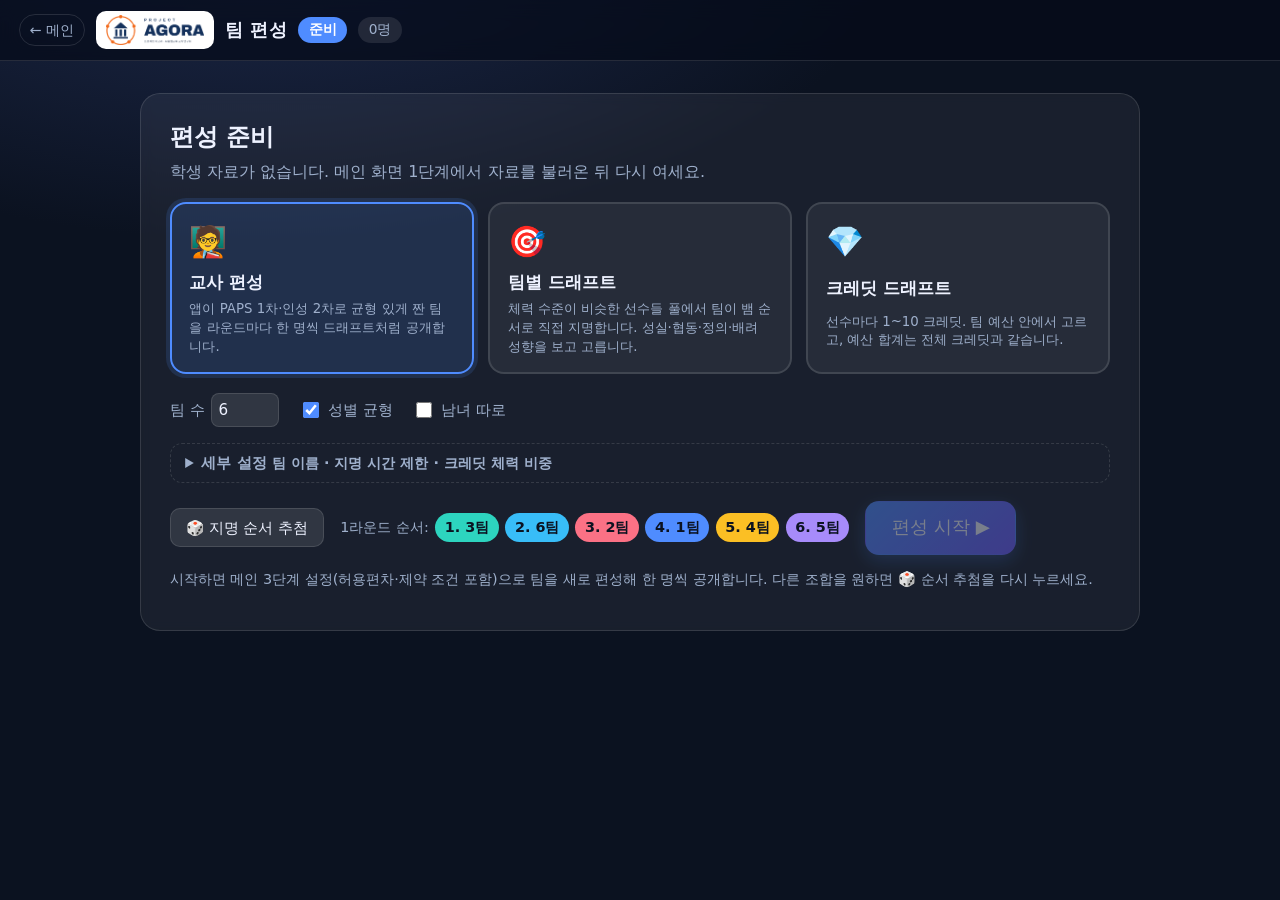
==== commit f949ba58: "종목 수행능력 점수로 팀 편성: 1차 기준을 PAPS·수행능력·섞기 중 선택 - 3단계 "1차로 고르게 맞출 점수": PAPS 총점 / 종목 수행능력 / 섞기(비중 조절), 오늘 " ====
--- a/draft.html
+++ b/draft.html
@@ -38,12 +38,12 @@
           <button class="mode-card" data-mode="auto" type="button">
             <span class="mode-icon">🧑‍🏫</span>
             <b>교사 편성</b>
-            <small>앱이 PAPS 1차·인성 2차로 균형 있게 짠 팀을 라운드마다 한 명씩 드래프트처럼 공개합니다.</small>
+            <small>앱이 <span class="fit-label">PAPS</span> 1차·인성 2차로 균형 있게 짠 팀을 라운드마다 한 명씩 드래프트처럼 공개합니다.</small>
           </button>
           <button class="mode-card" data-mode="pick" type="button">
             <span class="mode-icon">🎯</span>
             <b>팀별 드래프트</b>
-            <small>체력이 비슷한 선수들 풀에서 팀이 뱀 순서로 직접 지명합니다. 성실·협동·정의·배려 성향을 보고 고릅니다.</small>
+            <small><span class="fit-name">체력</span> 수준이 비슷한 선수들 풀에서 팀이 뱀 순서로 직접 지명합니다. 성실·협동·정의·배려 성향을 보고 고릅니다.</small>
           </button>
           <button class="mode-card" data-mode="credit" type="button">
             <span class="mode-icon">💎</span>
@@ -73,9 +73,9 @@
           <div class="cap-grid" id="d-captains"></div>
         </div>
         <details class="adv-details" id="d-adv">
-          <summary>세부 설정 <span class="hint">팀 이름 · 지명 시간 제한 · 크레딧 체력 비중</span></summary>
+          <summary>세부 설정 <span class="hint">팀 이름 · 지명 시간 제한 · 크레딧 <span class="fit-name">체력</span> 비중</span></summary>
           <div class="setup-row">
-            <label id="d-weight-wrap">크레딧 체력 비중 <input type="range" id="d-weight" min="0" max="1" step="0.1"> <b id="d-weight-val"></b></label>
+            <label id="d-weight-wrap">크레딧 <span class="fit-name">체력</span> 비중 <input type="range" id="d-weight" min="0" max="1" step="0.1"> <b id="d-weight-val"></b></label>
             <label class="check"><input type="checkbox" id="d-timer"> 지명 시간 제한 <input type="number" id="d-timer-sec" min="10" max="180" step="5" value="30" style="width:4.5em"> 초</label>
           </div>
           <div class="names" id="d-names"></div>
@@ -110,7 +110,7 @@
   <script src="js/paps_table.js?v=4"></script>
   <script src="js/scoring.js?v=5"></script>
   <script src="js/algorithm.js?v=7"></script>
-  <script src="js/state.js?v=8"></script>
+  <script src="js/state.js?v=9"></script>
   <script src="js/draft_logic.js?v=7"></script>
   <script src="js/draft_ui.js?v=19"></script>
 </body>
